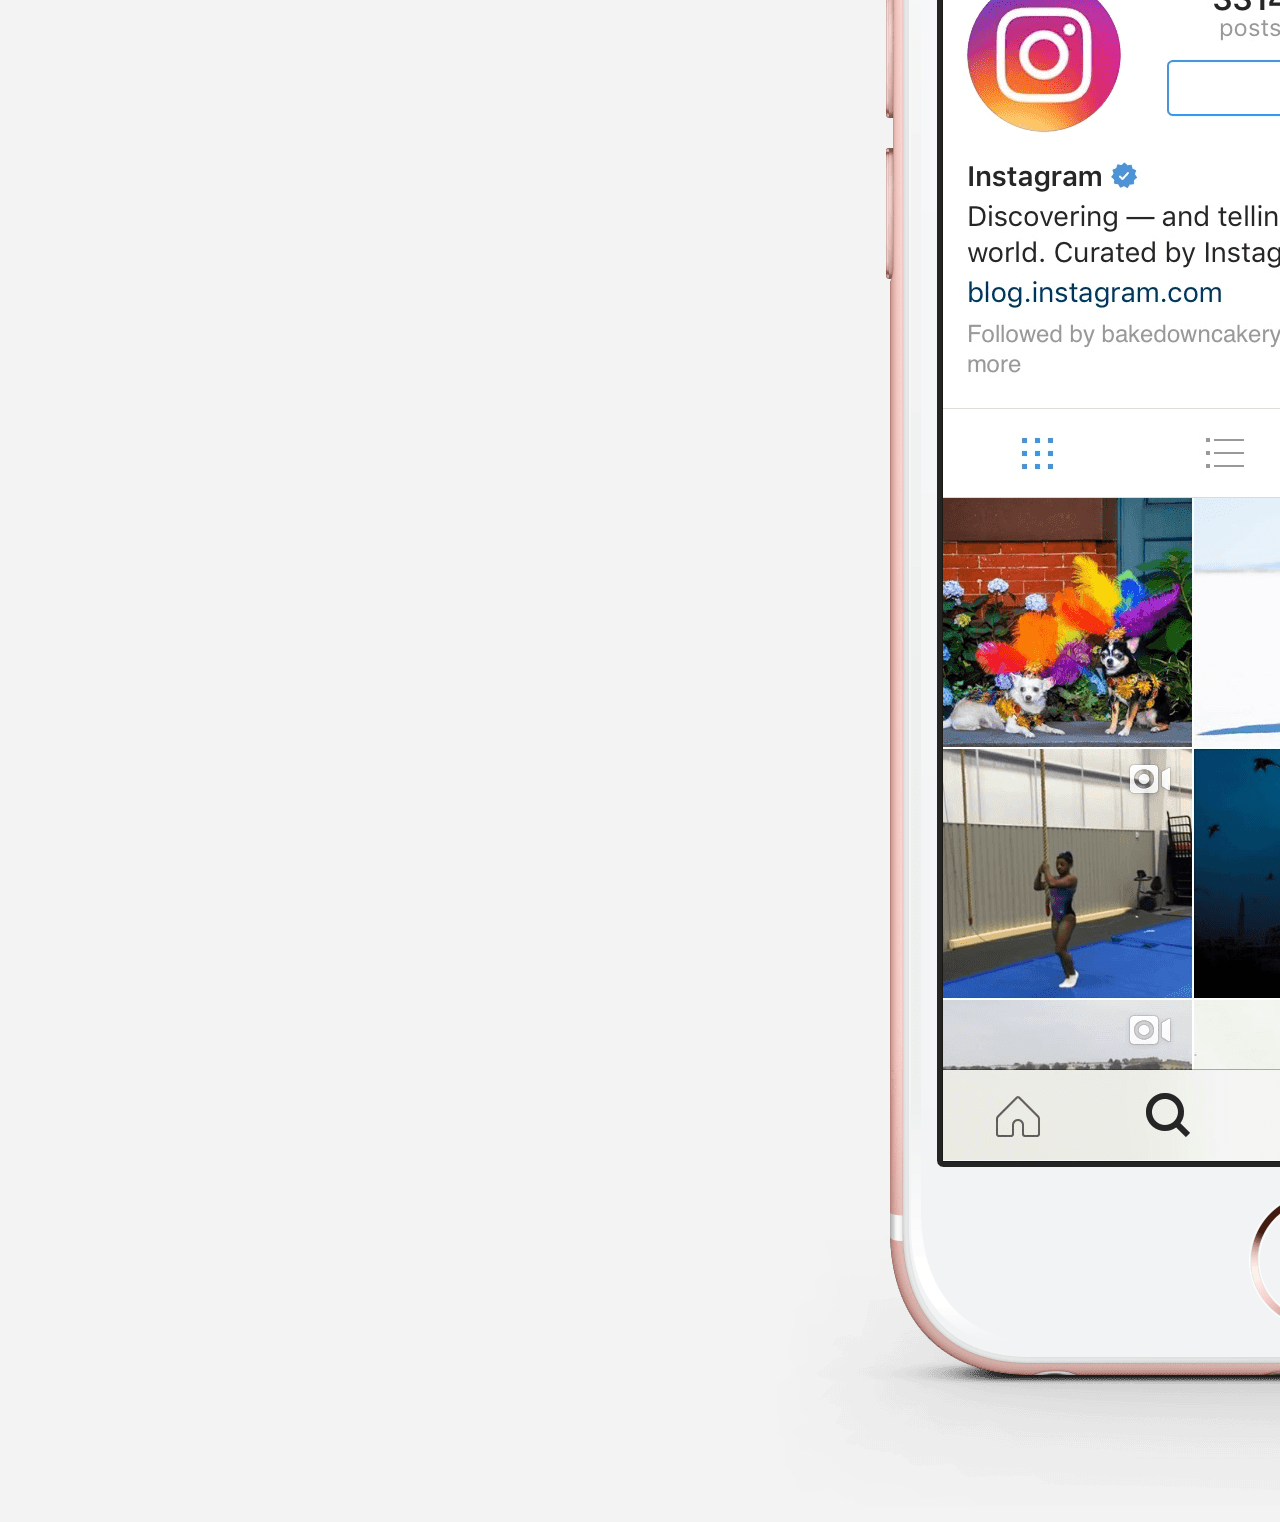
==== InstagramHomeScreen/index.html @ d1f68a1f "começõ de 'InPratice', adicionando junto projeto 'InstagramHomeScreen'" ====
<!DOCTYPE html>
<html>
    <head>
        <meta charset="utf-8">
        <link rel="stylesheet" href=style.css>
        <title> Instagram </title>
    </head>
    <body>
        <div class="instagram-wrapper">
            <div class="instagram-phone">               
                <img src="./img/instagram-celular.png" alt="celular">
            </div>

            <div class="instagram-continue">
                <div class="grup">
                    <img src="img/instagram-logo.png" class="instagram-logo" alt="logo">
                    <div class="profile-photo">
                        <img src="img/perfil-instagram.jpg" alt="foto de perfil">
                    </div>
                    <a href="#" class="instagram-login">Continue como Igorltdz</a>
                    <a href="#" class="instagram-logout">Remover conta</a>
                </div>
                <div class="group">
                    <p class="not-account">não é igorltdz?</p>
                    <p class="notaaccount">
                        <span class="link-blue">Alternar contas</span>
                        ou
                        <span class="link-blue">Inscreva-se</span>
                    </p>
                </div>
                <div class="get-the-app">
                    <p class="get-app">baixe o aplicativo </p>
                    <div class="downlaod">
                        <a href="#" class="app-download"></a>
                        <a href="#" class="app-download"></a>
                    </div>
                </div>
            </div>
        </div> 
    </body>
</html>
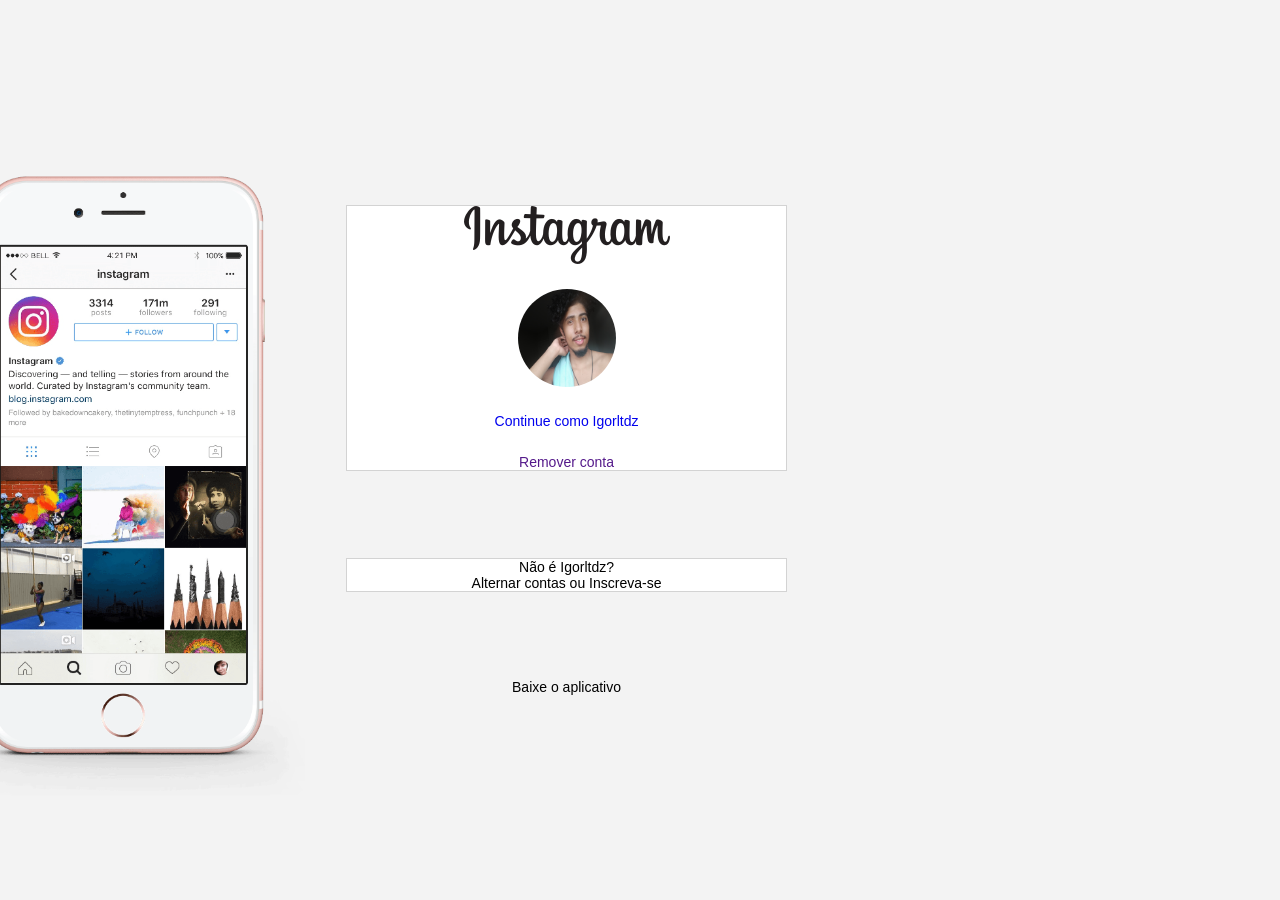
==== commit 5a0e5d15: "estrutura html concluida, css perto do final" ====
--- a/InstagramHomeScreen/index.html
+++ b/InstagramHomeScreen/index.html
@@ -1,41 +1,42 @@
 <!DOCTYPE html>
 <html>
-    <head>
-        <meta charset="utf-8">
-        <link rel="stylesheet" href=style.css>
-        <title> Instagram </title>
-    </head>
-    <body>
-        <div class="instagram-wrapper">
-            <div class="instagram-phone">               
-                <img src="./img/instagram-celular.png" alt="celular">
+<head>
+    <meta charset="utf-8">
+    <title> Instagram</title>
+    <link rel="stylesheet" type="text/css" href="style.css" media="screen" />
+
+</head>
+
+<body>
+<div>
+    <div class="instagram-wrapper">
+        <div class="instagram-phone">
+            <img src="img/instagram-celular.png" alt="img logo">
+        </div>
+        <div class="instagram-continue">
+            <div class="group">
+                <img src="img/instagram-logo.png" alt="logo do instagram">
+                <div  class="profile-photo">
+                    <img src="img/perfil-instagram-pessoa02.jpg" alt="foto de perfil">
+                </div>
+                <a href="s" class="instagram-login">Continue como Igorltdz</a>
+                <a href="" class="instagram-logout">Remover conta</a>
             </div>
-
-            <div class="instagram-continue">
-                <div class="grup">
-                    <img src="img/instagram-logo.png" class="instagram-logo" alt="logo">
-                    <div class="profile-photo">
-                        <img src="img/perfil-instagram.jpg" alt="foto de perfil">
-                    </div>
-                    <a href="#" class="instagram-login">Continue como Igorltdz</a>
-                    <a href="#" class="instagram-logout">Remover conta</a>
-                </div>
-                <div class="group">
-                    <p class="not-account">não é igorltdz?</p>
-                    <p class="notaaccount">
-                        <span class="link-blue">Alternar contas</span>
-                        ou
-                        <span class="link-blue">Inscreva-se</span>
-                    </p>
-                </div>
-                <div class="get-the-app">
-                    <p class="get-app">baixe o aplicativo </p>
-                    <div class="downlaod">
-                        <a href="#" class="app-download"></a>
-                        <a href="#" class="app-download"></a>
-                    </div>
+            <div class="group">
+                <p class="not-account">Não é Igorltdz?</p>
+                <p class="notaccount">
+                    <span class="link-blue">Alternar contas </span> ou <span class="link-blue">Inscreva-se</span>
+                </p>
+            </div>
+            <div class="get-the-app">
+                <p class="get-app">Baixe o aplicativo</p>
+                <div class="download">
+                    <a href="s" class="app-download"></a>
+                    <a href="s" class="app-download"></a>
                 </div>
             </div>
-        </div> 
-    </body>
+        </div>
+    </div>
+</div>
+</body>
 </html>
--- a/InstagramHomeScreen/style.css
+++ b/InstagramHomeScreen/style.css
@@ -0,0 +1,80 @@
+*{
+    padding: 0;
+    margin: 0;
+    box-sizing: border-box;
+    text-decoration: none;
+    font-family: sans-serif;
+    font-size: 14px;
+}
+
+body{
+    width:100%;
+    min-height: 100vh;
+    background-color: rgb(243, 243, 243);
+    margin: 0;
+    padding: 0;
+    display: flex;
+    justify-content: center;
+
+}
+
+.instagram-wrapper{
+    display: flex;
+    align-items: center;
+    justify-content: start;
+    width: 60%;
+    height: 100vh;
+    
+}
+
+.instagram-phone{
+    display:flex;
+    align-items: center;
+    justify-content:center;
+    width: 50%;
+}
+
+.instagram-phone img{
+    height: 50rem;
+}
+
+.instagram-continue{
+    display:flex;
+    align-items: center;
+    justify-content: space-between;
+    flex-direction: column;
+    width: 55rem;
+    min-height: 35rem;
+}
+
+.group{
+    display: flex;
+    justify-content: space-between;
+    align-items: center;
+    flex-direction: column;
+    background-color: #ffffff;
+    width: 100%;
+    padding: 1.%rem 0;
+    border: 1px solid lightgray;
+}
+
+.group:nth-child(1){
+    min-height: 19rem;
+}
+
+.instagram-logo{
+    height: 3rem;
+}
+
+.profile-photo{
+    display: flex;
+    justify-content: center;
+    align-items: center;
+    border-radius: 50%;
+    overflow: hidden;
+}
+
+.profile-photo img{
+    width: 7rem;
+    height: 7rem;
+}
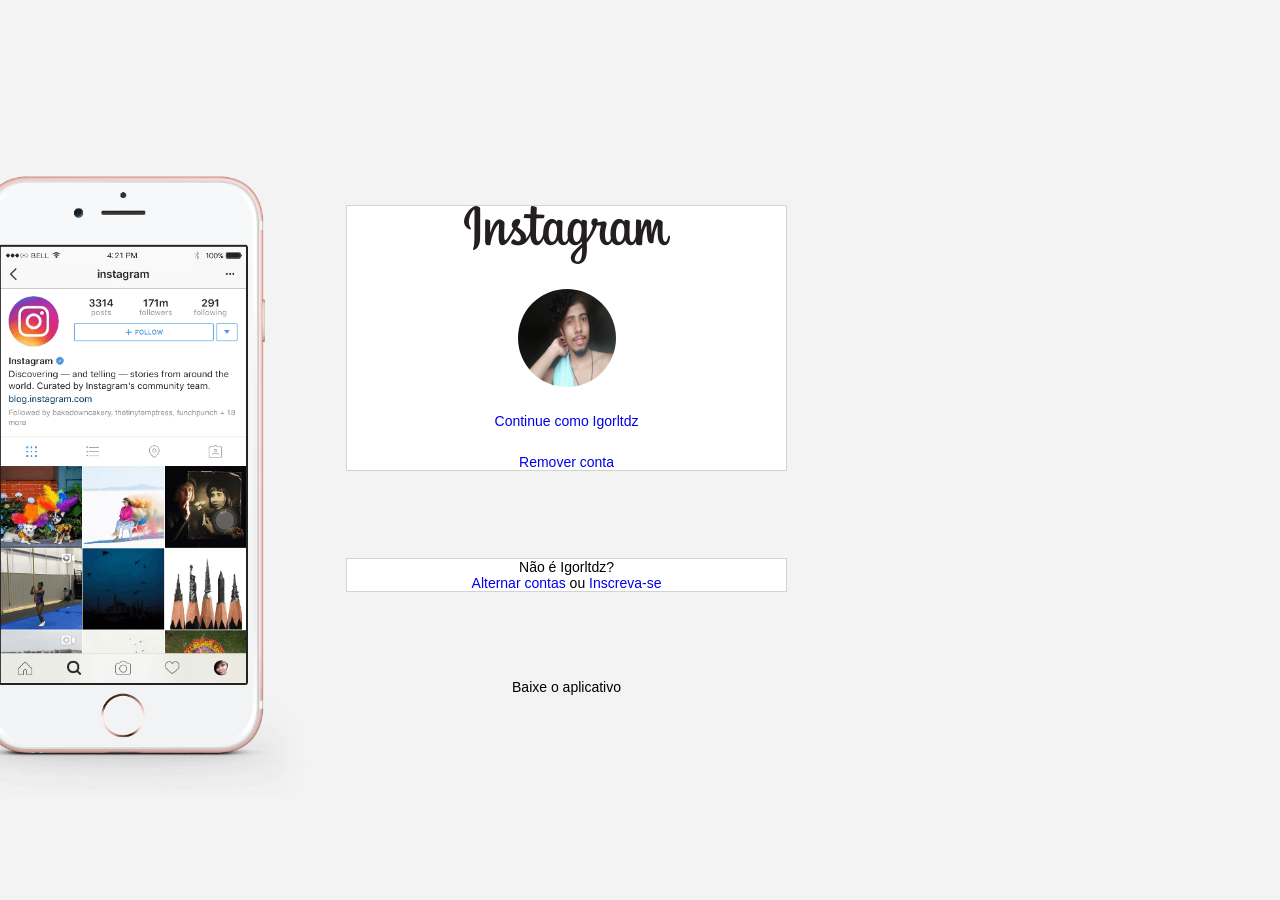
==== commit 6a505206: "melhoria no html, css reajustado para tall" ====
--- a/InstagramHomeScreen/index.html
+++ b/InstagramHomeScreen/index.html
@@ -19,13 +19,15 @@
                 <div  class="profile-photo">
                     <img src="img/perfil-instagram-pessoa02.jpg" alt="foto de perfil">
                 </div>
-                <a href="s" class="instagram-login">Continue como Igorltdz</a>
-                <a href="" class="instagram-logout">Remover conta</a>
+                <a href="login" class="instagram-login">Continue como Igorltdz</a>
+                <a href="logout" class="instagram-logout">Remover conta</a>
             </div>
             <div class="group">
                 <p class="not-account">Não é Igorltdz?</p>
                 <p class="notaccount">
-                    <span class="link-blue">Alternar contas </span> ou <span class="link-blue">Inscreva-se</span>
+                    <a href="alternar contas" >Alternar contas </a>
+                     ou 
+                     <a href="Inscreva-se">Inscreva-se</a>
                 </p>
             </div>
             <div class="get-the-app">
--- a/InstagramHomeScreen/style.css
+++ b/InstagramHomeScreen/style.css
@@ -77,4 +77,7 @@
 .profile-photo img{
     width: 7rem;
     height: 7rem;
+}
+.link-blue{
+    color: blue;
 }
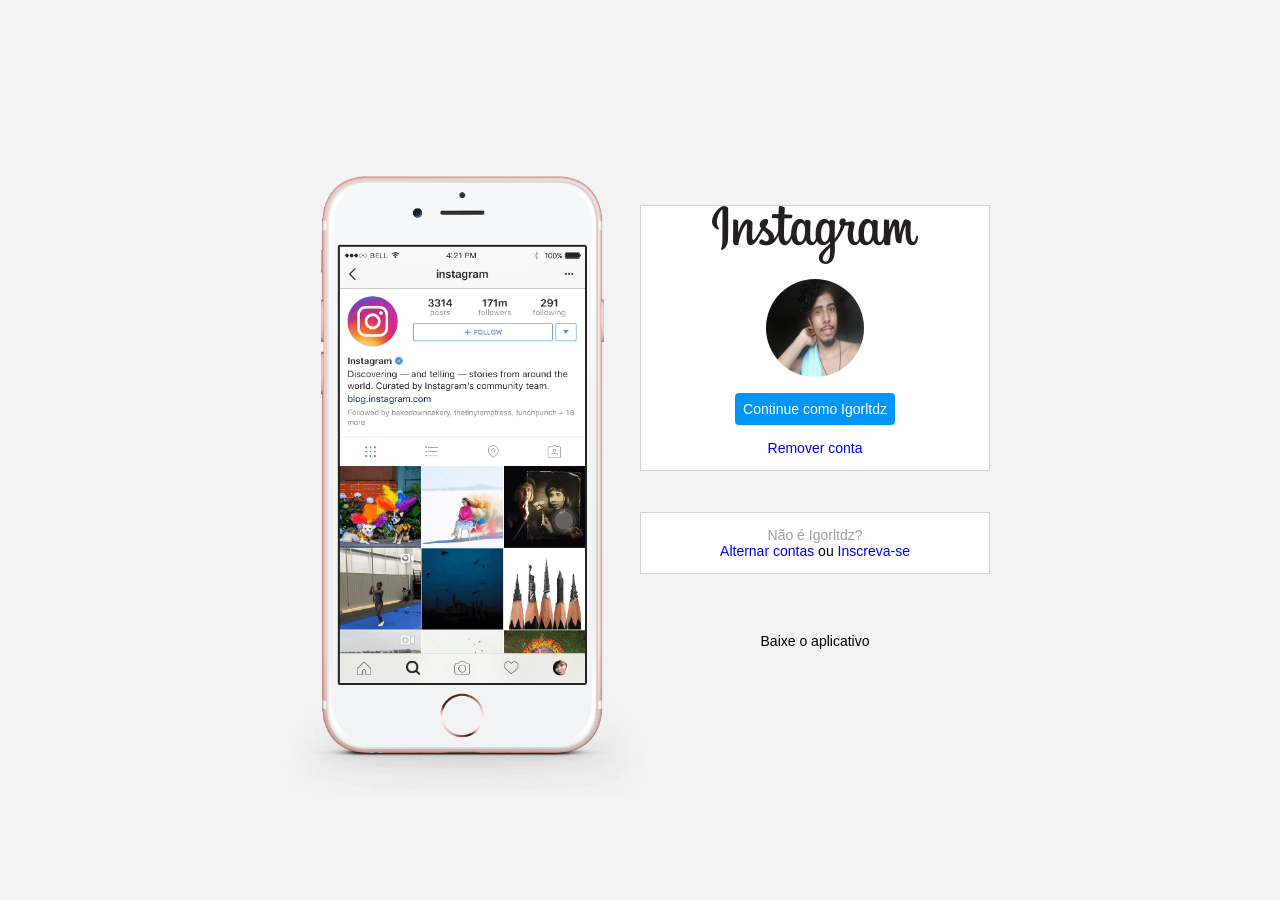
==== commit f62119a4: "responsividade denovo, melhoria em varios pontos, bug atual: download não mostra" ====
--- a/InstagramHomeScreen/index.html
+++ b/InstagramHomeScreen/index.html
@@ -33,8 +33,8 @@
             <div class="get-the-app">
                 <p class="get-app">Baixe o aplicativo</p>
                 <div class="download">
-                    <a href="s" class="app-download"></a>
-                    <a href="s" class="app-download"></a>
+                    <a href="apple" class="app-download"></a>
+                    <a href="Android" class="app-download"></a>
                 </div>
             </div>
         </div>
--- a/InstagramHomeScreen/style.css
+++ b/InstagramHomeScreen/style.css
@@ -22,8 +22,9 @@
     display: flex;
     align-items: center;
     justify-content: start;
-    width: 60%;
+    width: 50rem;
     height: 100vh;
+    
     
 }
 
@@ -56,6 +57,10 @@
     width: 100%;
     padding: 1.%rem 0;
     border: 1px solid lightgray;
+    
+}
+.group:nth-child(2){
+    margin-top: 1rem;
 }
 
 .group:nth-child(1){
@@ -78,6 +83,51 @@
     width: 7rem;
     height: 7rem;
 }
-.link-blue{
-    color: blue;
+
+.instagram-login{
+    background-color:#0095f6;
+    color: white;
+    padding:8px;
+    border-radius: 4px;
+}
+.instagram-logout{
+    color: 0095f6;
+    padding-bottom: 1rem;
+}
+.not-account{
+    color: rgb(160,160,160);
+}
+.get-the-app{
+    display: flex;
+    flex-direction: column;
+    align-items: center;
+    justify-content: center;
+    width: 100%;
+    padding: 1.3rem 0;
+}
+.download{
+    display: flex;
+    width: 100%;
+    justify-content: space-evenly;
+    align-items: center;
+    padding: 1rem;
+}
+
+.app-downlad{
+    height: 3rem;
+    width: 10rem;
+    background-size: cover;
+}
+.app-download:nth-child(1) {
+    background-image: url('img/apple-button.png');
+}
+.app-download:nth-child(2) {
+    background-image: url('img/googleplay-button.png');
+}
+
+div p:nth-child(1){
+    padding-top: 1rem;
+}
+div p:nth-child(2){
+    padding-bottom: 1rem;
 }
